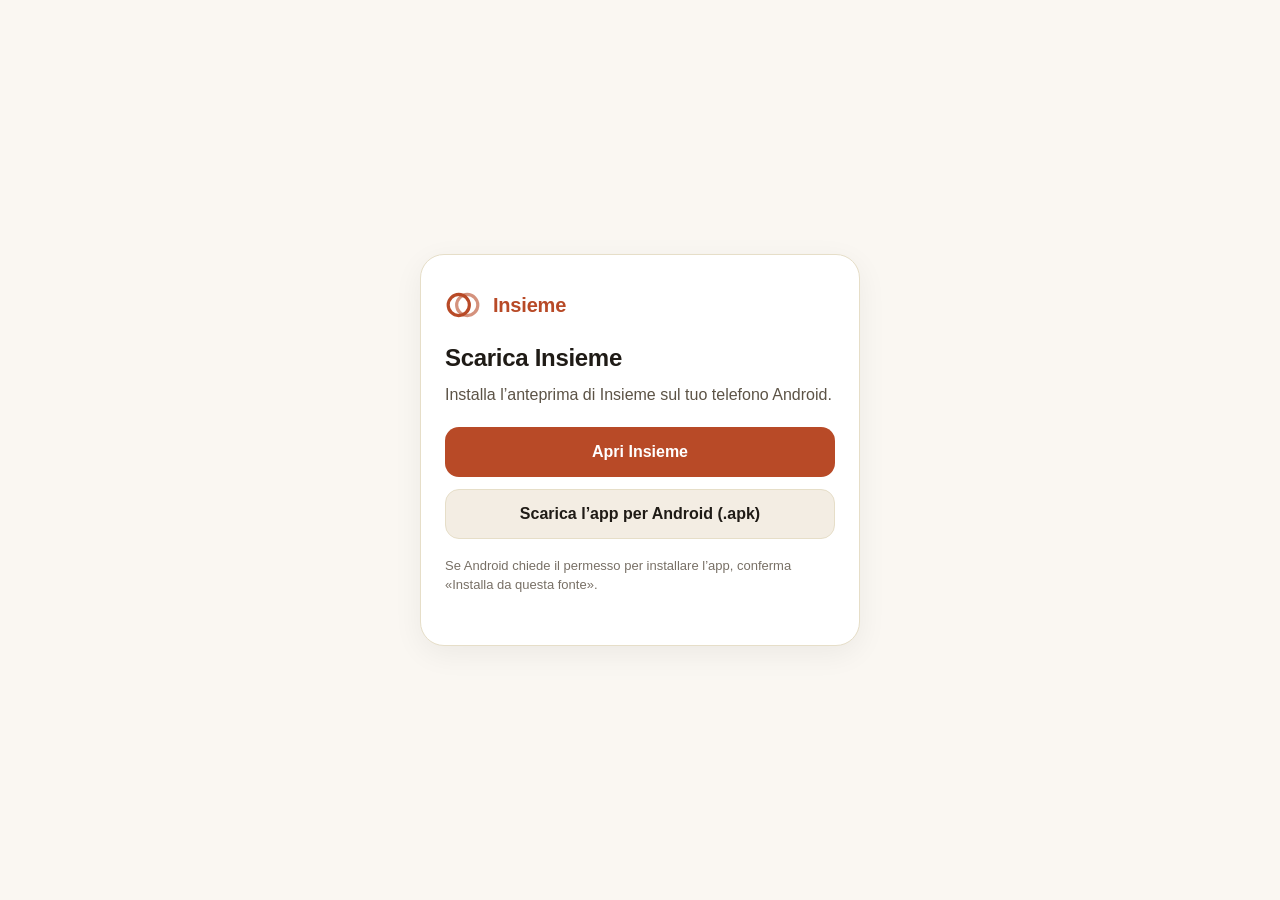
==== index.html @ db4d02ea "chore: publish Insieme invite & preview APK download page" ====
<!doctype html>
<html lang="it">
  <head>
    <meta charset="utf-8" />
    <meta name="viewport" content="width=device-width, initial-scale=1" />
    <meta name="color-scheme" content="light dark" />
    <meta name="robots" content="noindex, nofollow" />
    <title>Insieme · Invito e download</title>
    <style>
      :root {
        color-scheme: light dark;
        --bg: #faf7f2;
        --surface: #ffffff;
        --surface-soft: #f3ede3;
        --border: #e6dec8;
        --text: #1f1b16;
        --text-soft: #5c5346;
        --muted: #787066;
        --accent: #b84a27;
        --accent-fg: #ffffff;
      }
      @media (prefers-color-scheme: dark) {
        :root {
          --bg: #171411;
          --surface: #221e1a;
          --surface-soft: #2c2621;
          --border: #38312a;
          --text: #f5efe6;
          --text-soft: #c9bfb2;
          --muted: #9e9488;
          --accent: #e06d44;
          --accent-fg: #171411;
        }
      }
      * {
        box-sizing: border-box;
      }
      body {
        margin: 0;
        min-height: 100dvh;
        display: flex;
        align-items: center;
        justify-content: center;
        padding: 24px 16px;
        background: var(--bg);
        color: var(--text);
        font-family: -apple-system, BlinkMacSystemFont, "Segoe UI", Roboto, Helvetica, Arial, sans-serif;
        -webkit-font-smoothing: antialiased;
      }
      .card {
        width: 100%;
        max-width: 440px;
        background: var(--surface);
        border: 1px solid var(--border);
        border-radius: 24px;
        padding: 32px 24px;
        box-shadow: 0 8px 30px rgba(0, 0, 0, 0.06);
      }
      .brand {
        display: flex;
        align-items: center;
        gap: 12px;
        margin-bottom: 20px;
      }
      .brand-name {
        font-size: 20px;
        font-weight: 700;
        color: var(--accent);
        letter-spacing: -0.2px;
      }
      h1 {
        margin: 0 0 10px;
        font-size: 24px;
        line-height: 1.25;
        letter-spacing: -0.3px;
      }
      p {
        margin: 0 0 18px;
        font-size: 16px;
        line-height: 1.5;
        color: var(--text-soft);
      }
      .actions {
        display: flex;
        flex-direction: column;
        gap: 12px;
        margin-top: 20px;
      }
      .btn {
        display: inline-flex;
        align-items: center;
        justify-content: center;
        min-height: 50px;
        padding: 12px 20px;
        border-radius: 14px;
        font-size: 16px;
        font-weight: 600;
        text-decoration: none;
        cursor: pointer;
        border: 1.5px solid transparent;
        transition: opacity 0.15s ease, transform 0.1s ease;
        text-align: center;
      }
      .btn:active {
        transform: scale(0.98);
      }
      .btn-primary {
        background: var(--accent);
        color: var(--accent-fg);
      }
      .btn-secondary {
        background: var(--surface-soft);
        color: var(--text);
        border-color: var(--border);
      }
      .code-box {
        margin-top: 22px;
        padding: 16px;
        background: var(--surface-soft);
        border: 1px solid var(--border);
        border-radius: 16px;
      }
      .code-label {
        font-size: 13px;
        color: var(--muted);
        margin-bottom: 8px;
      }
      .code-row {
        display: flex;
        align-items: center;
        justify-content: space-between;
        gap: 10px;
      }
      .code-val {
        font-family: ui-monospace, "SF Mono", Menlo, Consolas, monospace;
        font-size: 13px;
        font-weight: 600;
        word-break: break-all;
        color: var(--text);
      }
      .copy-btn {
        flex-shrink: 0;
        padding: 8px 14px;
        border-radius: 10px;
        border: 1px solid var(--border);
        background: var(--surface);
        color: var(--text);
        font-size: 13px;
        font-weight: 600;
        cursor: pointer;
      }
      .hint {
        margin-top: 18px;
        font-size: 13px;
        line-height: 1.45;
        color: var(--muted);
      }
      .hidden {
        display: none !important;
      }
    </style>
  </head>
  <body>
    <main class="card">
      <div class="brand">
        <svg width="36" height="36" viewBox="0 0 34 34" aria-hidden="true">
          <circle cx="13" cy="17" r="10" fill="none" stroke="var(--accent)" stroke-width="3" />
          <circle cx="21" cy="17" r="10" fill="none" stroke="var(--accent)" stroke-width="3" opacity="0.6" />
        </svg>
        <span class="brand-name">Insieme</span>
      </div>

      <h1 id="title">Ti aspettiamo su Insieme</h1>
      <p id="subtitle">
        Apri l’invito direttamente nell’app Insieme, oppure scarica l’app per Android qui sotto.
      </p>

      <div class="actions">
        <a id="open-app-btn" class="btn btn-primary" href="insieme://">
          Apri l’invito su Insieme
        </a>
        <a
          id="download-apk-btn"
          class="btn btn-secondary"
          href="https://github.com/nealab-ai/insieme-app/releases/latest/download/insieme.apk"
        >
          Scarica l’app per Android (.apk)
        </a>
      </div>

      <div id="code-section" class="code-box hidden">
        <div class="code-label">
          Dopo aver installato l’app, tocca «Ho un invito» e incolla questo codice:
        </div>
        <div class="code-row">
          <span id="code-text" class="code-val"></span>
          <button id="copy-btn" class="copy-btn" type="button">Copia</button>
        </div>
      </div>

      <p class="hint">
        Se Android chiede il permesso per installare l’app, conferma «Installa da questa fonte».
      </p>
    </main>

    <script>
      (function () {
        var params = new URLSearchParams(window.location.search);
        var raw =
          params.get("token") ||
          params.get("t") ||
          window.location.hash.replace(/^#/, "") ||
          window.location.pathname;
        var match = raw.match(/([0-9a-f]{32})/i);
        var token = match ? match[1].toLowerCase() : null;
        var openBtn = document.getElementById("open-app-btn");
        var codeSection = document.getElementById("code-section");
        var codeText = document.getElementById("code-text");
        var copyBtn = document.getElementById("copy-btn");

        if (token) {
          var deepLink = "insieme://invite/" + token;
          openBtn.setAttribute("href", deepLink);
          codeText.textContent = token;
          codeSection.classList.remove("hidden");

          copyBtn.addEventListener("click", function () {
            if (navigator.clipboard && navigator.clipboard.writeText) {
              navigator.clipboard.writeText(token).then(function () {
                copyBtn.textContent = "Copiato ✓";
                setTimeout(function () {
                  copyBtn.textContent = "Copia";
                }, 2000);
              });
            }
          });

          // Try opening the installed app automatically after a brief paint delay.
          setTimeout(function () {
            window.location.href = deepLink;
          }, 250);
        } else {
          document.getElementById("title").textContent = "Scarica Insieme";
          document.getElementById("subtitle").textContent =
            "Installa l’anteprima di Insieme sul tuo telefono Android.";
          openBtn.textContent = "Apri Insieme";
        }
      })();
    </script>
  </body>
</html>
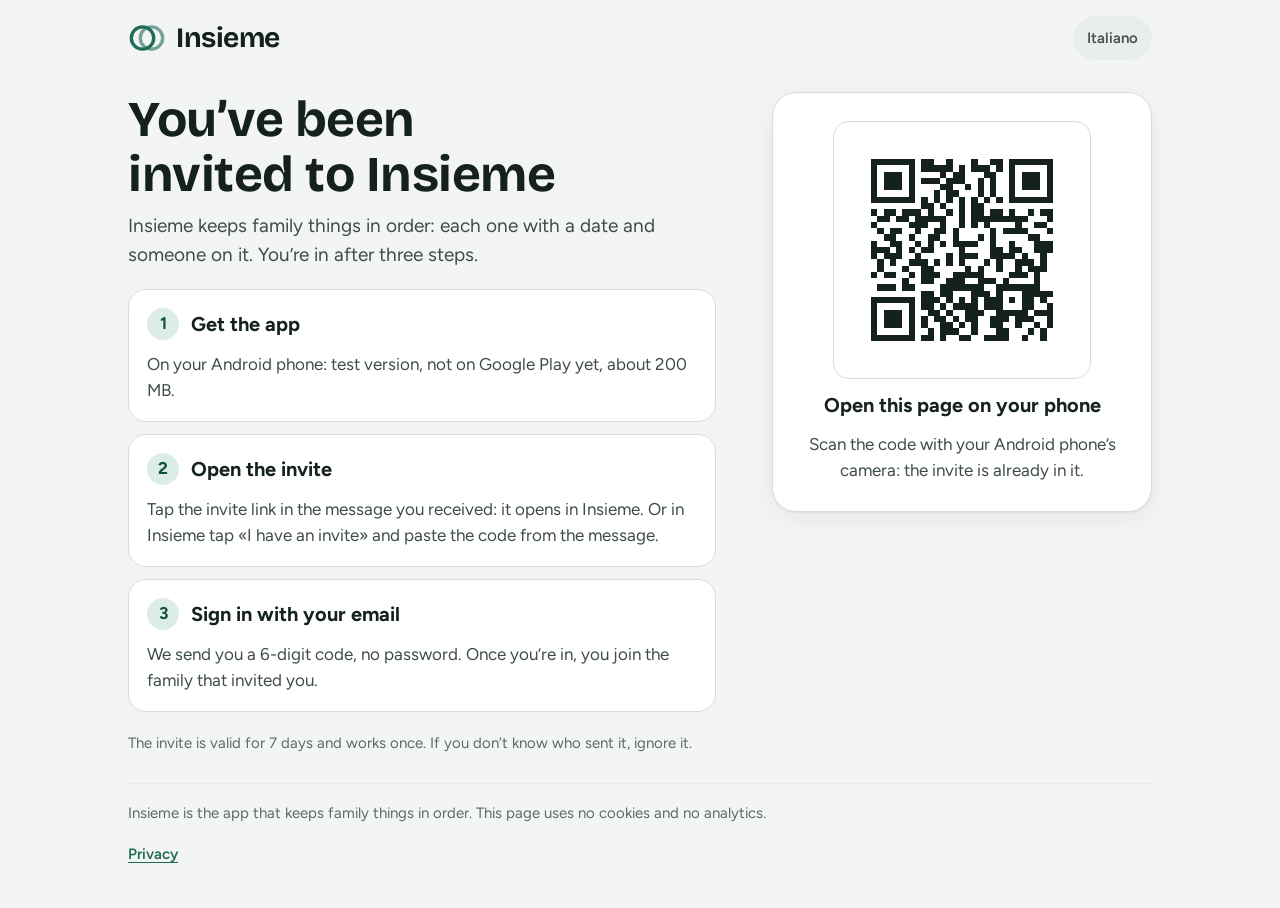
==== commit f2b218ca: "Invite page from insieme@b54e3f6a (scripts/build-invite-landing.mts)" ====
--- a/index.html
+++ b/index.html
@@ -1,251 +1,133 @@
 <!doctype html>
-<html lang="it">
-  <head>
-    <meta charset="utf-8" />
-    <meta name="viewport" content="width=device-width, initial-scale=1" />
-    <meta name="color-scheme" content="light dark" />
-    <meta name="robots" content="noindex, nofollow" />
-    <title>Insieme · Invito e download</title>
-    <style>
-      :root {
-        color-scheme: light dark;
-        --bg: #faf7f2;
-        --surface: #ffffff;
-        --surface-soft: #f3ede3;
-        --border: #e6dec8;
-        --text: #1f1b16;
-        --text-soft: #5c5346;
-        --muted: #787066;
-        --accent: #b84a27;
-        --accent-fg: #ffffff;
-      }
-      @media (prefers-color-scheme: dark) {
-        :root {
-          --bg: #171411;
-          --surface: #221e1a;
-          --surface-soft: #2c2621;
-          --border: #38312a;
-          --text: #f5efe6;
-          --text-soft: #c9bfb2;
-          --muted: #9e9488;
-          --accent: #e06d44;
-          --accent-fg: #171411;
-        }
-      }
-      * {
-        box-sizing: border-box;
-      }
-      body {
-        margin: 0;
-        min-height: 100dvh;
-        display: flex;
-        align-items: center;
-        justify-content: center;
-        padding: 24px 16px;
-        background: var(--bg);
-        color: var(--text);
-        font-family: -apple-system, BlinkMacSystemFont, "Segoe UI", Roboto, Helvetica, Arial, sans-serif;
-        -webkit-font-smoothing: antialiased;
-      }
-      .card {
-        width: 100%;
-        max-width: 440px;
-        background: var(--surface);
-        border: 1px solid var(--border);
-        border-radius: 24px;
-        padding: 32px 24px;
-        box-shadow: 0 8px 30px rgba(0, 0, 0, 0.06);
-      }
-      .brand {
-        display: flex;
-        align-items: center;
-        gap: 12px;
-        margin-bottom: 20px;
-      }
-      .brand-name {
-        font-size: 20px;
-        font-weight: 700;
-        color: var(--accent);
-        letter-spacing: -0.2px;
-      }
-      h1 {
-        margin: 0 0 10px;
-        font-size: 24px;
-        line-height: 1.25;
-        letter-spacing: -0.3px;
-      }
-      p {
-        margin: 0 0 18px;
-        font-size: 16px;
-        line-height: 1.5;
-        color: var(--text-soft);
-      }
-      .actions {
-        display: flex;
-        flex-direction: column;
-        gap: 12px;
-        margin-top: 20px;
-      }
-      .btn {
-        display: inline-flex;
-        align-items: center;
-        justify-content: center;
-        min-height: 50px;
-        padding: 12px 20px;
-        border-radius: 14px;
-        font-size: 16px;
-        font-weight: 600;
-        text-decoration: none;
-        cursor: pointer;
-        border: 1.5px solid transparent;
-        transition: opacity 0.15s ease, transform 0.1s ease;
-        text-align: center;
-      }
-      .btn:active {
-        transform: scale(0.98);
-      }
-      .btn-primary {
-        background: var(--accent);
-        color: var(--accent-fg);
-      }
-      .btn-secondary {
-        background: var(--surface-soft);
-        color: var(--text);
-        border-color: var(--border);
-      }
-      .code-box {
-        margin-top: 22px;
-        padding: 16px;
-        background: var(--surface-soft);
-        border: 1px solid var(--border);
-        border-radius: 16px;
-      }
-      .code-label {
-        font-size: 13px;
-        color: var(--muted);
-        margin-bottom: 8px;
-      }
-      .code-row {
-        display: flex;
-        align-items: center;
-        justify-content: space-between;
-        gap: 10px;
-      }
-      .code-val {
-        font-family: ui-monospace, "SF Mono", Menlo, Consolas, monospace;
-        font-size: 13px;
-        font-weight: 600;
-        word-break: break-all;
-        color: var(--text);
-      }
-      .copy-btn {
-        flex-shrink: 0;
-        padding: 8px 14px;
-        border-radius: 10px;
-        border: 1px solid var(--border);
-        background: var(--surface);
-        color: var(--text);
-        font-size: 13px;
-        font-weight: 600;
-        cursor: pointer;
-      }
-      .hint {
-        margin-top: 18px;
-        font-size: 13px;
-        line-height: 1.45;
-        color: var(--muted);
-      }
-      .hidden {
-        display: none !important;
-      }
-    </style>
-  </head>
-  <body>
-    <main class="card">
-      <div class="brand">
-        <svg width="36" height="36" viewBox="0 0 34 34" aria-hidden="true">
-          <circle cx="13" cy="17" r="10" fill="none" stroke="var(--accent)" stroke-width="3" />
-          <circle cx="21" cy="17" r="10" fill="none" stroke="var(--accent)" stroke-width="3" opacity="0.6" />
-        </svg>
-        <span class="brand-name">Insieme</span>
+<html lang="it" data-os="android" data-token="no">
+<head>
+<meta charset="utf-8">
+<meta name="viewport" content="width=device-width, initial-scale=1, viewport-fit=cover">
+<meta http-equiv="Content-Security-Policy" content="default-src 'none'; script-src 'self'; style-src 'self'; img-src 'self'; font-src 'self'; connect-src 'none'; base-uri 'self'; form-action 'none'">
+<meta name="referrer" content="no-referrer">
+<meta name="robots" content="noindex, nofollow">
+<title>Ti hanno invitato su Insieme</title>
+<meta name="description" content="Insieme tiene in ordine le cose di famiglia: ognuna con una data e chi se ne occupa. Apri il link per entrare in famiglia.">
+<meta name="color-scheme" content="light dark">
+<meta name="theme-color" content="#F3F5F4" media="(prefers-color-scheme: light)">
+<meta name="theme-color" content="#101815" media="(prefers-color-scheme: dark)">
+<link rel="icon" href="icon.svg" type="image/svg+xml">
+<link rel="icon" href="icon-32.png" type="image/png" sizes="32x32">
+<link rel="apple-touch-icon" href="apple-touch-icon.png">
+<link rel="preload" href="fonts/figtree-400.woff2" as="font" type="font/woff2" crossorigin>
+<link rel="preload" href="fonts/bricolage-grotesque-700.woff2" as="font" type="font/woff2" crossorigin>
+<link rel="stylesheet" href="invite.css">
+<link rel="canonical" href="https://nealab-ai.github.io/insieme-app/">
+<!-- The link preview is the same for every invite: never a family name, an inviter or the invite code here. -->
+<meta property="og:type" content="website">
+<meta property="og:site_name" content="Insieme">
+<meta property="og:locale" content="it_IT">
+<meta property="og:locale:alternate" content="en_GB">
+<meta property="og:url" content="https://nealab-ai.github.io/insieme-app/">
+<meta property="og:title" content="Ti hanno invitato su Insieme">
+<meta property="og:description" content="Insieme tiene in ordine le cose di famiglia: ognuna con una data e chi se ne occupa. Apri il link per entrare in famiglia.">
+<meta property="og:image" content="https://nealab-ai.github.io/insieme-app/og.png">
+<meta property="og:image:type" content="image/png">
+<meta property="og:image:width" content="1200">
+<meta property="og:image:height" content="630">
+<meta property="og:image:alt" content="Insieme: ti hanno invitato. Le cose di famiglia in un posto solo, ognuna con chi se ne occupa.">
+<meta name="twitter:card" content="summary_large_image">
+<meta name="twitter:title" content="Ti hanno invitato su Insieme">
+<meta name="twitter:description" content="Insieme tiene in ordine le cose di famiglia: ognuna con una data e chi se ne occupa. Apri il link per entrare in famiglia.">
+<meta name="twitter:image" content="https://nealab-ai.github.io/insieme-app/og.png">
+<script src="qr.js" defer></script>
+<script src="invite.js" defer></script>
+</head>
+<body>
+<header class="top">
+  <span class="brand">
+    <svg class="brand-mark" width="32" height="32" viewBox="0 0 34 34" aria-hidden="true"><circle cx="13" cy="17" r="10"/><circle cx="21" cy="17" r="10" class="ring-b"/></svg>
+    Insieme
+  </span>
+  <button class="lang" id="lang" type="button" lang="en" data-i18n="langSwitch">English</button>
+</header>
+
+<div class="layout">
+<main class="main" id="main">
+  <svg class="hero-art" viewBox="0 0 350 150" width="350" height="150" aria-hidden="true">
+    <rect class="a-bg" x="0" y="0" width="350" height="150" rx="24"/>
+    <circle class="a-blob" cx="300" cy="22" r="46"/><circle class="a-blob" cx="40" cy="138" r="38"/>
+    <circle class="a-p1" cx="58" cy="62" r="26"/><circle class="a-head" cx="58" cy="55" r="8"/><path class="a-head" d="M44 76c2-9 8-13 14-13s12 4 14 13"/>
+    <circle class="a-p2" cx="98" cy="62" r="26"/><circle class="a-head" cx="98" cy="55" r="8"/><path class="a-head" d="M84 76c2-9 8-13 14-13s12 4 14 13"/>
+    <circle class="a-p3" cx="138" cy="62" r="26"/><circle class="a-head" cx="138" cy="56" r="7"/><path class="a-head" d="M126 76c2-8 7-11 12-11s10 3 12 11"/>
+    <circle class="a-you" cx="178" cy="62" r="24"/><path class="a-plus" d="M178 52v20M168 62h20"/>
+    <rect class="a-card" x="222" y="40" width="108" height="34" rx="10"/><rect class="a-school" x="230" y="48" width="18" height="18" rx="5"/>
+    <rect class="a-line" x="254" y="51" width="44" height="6" rx="3"/><rect class="a-line2" x="254" y="61" width="28" height="5" rx="2.5"/><circle class="a-dot2" cx="316" cy="57" r="8"/>
+    <rect class="a-card" x="222" y="82" width="108" height="34" rx="10"/><rect class="a-home" x="230" y="90" width="18" height="18" rx="5"/>
+    <rect class="a-line" x="254" y="93" width="38" height="6" rx="3"/><rect class="a-line2" x="254" y="103" width="30" height="5" rx="2.5"/><circle class="a-dot1" cx="316" cy="99" r="8"/>
+    <path class="a-ground" d="M40 112h170"/>
+  </svg>
+
+  <div class="intro">
+    <h1 data-i18n="title">Ti hanno invitato su Insieme</h1>
+    <p class="lead" data-i18n="lead">Insieme tiene in ordine le cose di famiglia: ognuna con una data e chi se ne occupa. Entri in tre passi.</p>
+  </div>
+
+  <section class="card ios only-ios" aria-labelledby="ios-title">
+    <span class="ios-icon" aria-hidden="true"><svg width="24" height="24" viewBox="0 0 24 24"><rect x="6" y="2.5" width="12" height="19" rx="2.5"/><path d="M10.5 18.5h3"/></svg></span>
+    <h2 id="ios-title" data-i18n="iosTitle">Per iPhone arriva presto</h2>
+    <p data-i18n="iosBody">Per ora Insieme c'è solo per Android, in versione di prova. L'app per iPhone e iPad è in preparazione: quando sarà pronta, chiedi a chi ti ha invitato un nuovo invito.</p>
+    <p data-i18n="iosAndroid">Hai anche un telefono Android? Apri questo link lì e segui i tre passi.</p>
+  </section>
+
+  <ol class="steps not-ios">
+    <li class="card step">
+      <div class="step-head"><span class="step-n" aria-hidden="true">1</span><h2 data-i18n="s1Title">Scarica l'app</h2></div>
+      <p class="not-desktop" data-i18n="s1Body">Versione di prova per Android, non ancora su Google Play.</p>
+      <p class="only-desktop" data-i18n="desktopS1">Sul telefono Android: versione di prova, non ancora su Google Play, circa 200 MB.</p>
+      <a class="btn btn--primary not-desktop" id="apk" href="https://github.com/nealab-ai/insieme-app/releases/latest/download/insieme.apk">
+        <svg width="22" height="22" viewBox="0 0 24 24" aria-hidden="true"><path d="M12 4v11M7 10.5l5 5 5-5M5 19.5h14"/></svg>
+        <span data-i18n="s1Button">Scarica per Android</span>
+      </a>
+      <p class="size not-desktop" data-i18n="s1Size">File APK · circa 200 MB</p>
+      <details class="how not-desktop">
+        <summary><span data-i18n="howTitle">Come si installa</span><svg width="20" height="20" viewBox="0 0 24 24" aria-hidden="true"><path d="M6 9l6 6 6-6"/></svg></summary>
+        <ol>
+          <li data-i18n="how1">Apri il file scaricato (insieme.apk) dalla notifica o da Download.</li>
+          <li data-i18n="how2">Se Android lo chiede, consenti al browser di installare app sconosciute: «Impostazioni», poi «Consenti da questa fonte».</li>
+          <li data-i18n="how3">Tocca «Installa», poi torna qui per il passo 2.</li>
+        </ol>
+      </details>
+    </li>
+    <li class="card step">
+      <div class="step-head"><span class="step-n" aria-hidden="true">2</span><h2 data-i18n="s2Title">Apri l'invito</h2></div>
+      <div class="only-token stack">
+        <p class="not-desktop" data-i18n="s2Body">Con l'app installata, tocca qui: l'invito si apre in Insieme.</p>
+        <a class="btn btn--tonal not-desktop" id="open" href="insieme://invite/"><span data-i18n="s2Button">Apri l'invito in Insieme</span></a>
+        <p class="fallback" data-i18n="s2Fallback">Non si apre? In Insieme tocca «Ho un invito» e incolla questo codice:</p>
+        <code class="code" id="code" aria-label="Codice di invito" data-i18n-label="codeLabel"></code>
+        <button class="btn btn--outline" id="copy" type="button">
+          <svg width="20" height="20" viewBox="0 0 24 24" aria-hidden="true"><rect x="8.5" y="8.5" width="11" height="11" rx="2.5"/><path d="M15.5 5.5v-.5a2 2 0 0 0-2-2h-8.5a2 2 0 0 0-2 2v8.5a2 2 0 0 0 2 2h.5"/></svg>
+          <span id="copy-label" data-i18n="copy">Copia il codice</span>
+        </button>
+        <span class="hidden" id="copied" data-i18n="copied">Codice copiato</span>
       </div>
+      <p class="only-notoken" data-i18n="s2NoToken">Tocca il link d'invito nel messaggio che hai ricevuto: si apre in Insieme. Oppure in Insieme tocca «Ho un invito» e incolla il codice del messaggio.</p>
+    </li>
+    <li class="card step">
+      <div class="step-head"><span class="step-n" aria-hidden="true">3</span><h2 data-i18n="s3Title">Entra con la tua email</h2></div>
+      <p data-i18n="s3Body">Ti mandiamo un codice di 6 cifre, niente password. Dopo l'accesso entri nella famiglia che ti ha invitato.</p>
+    </li>
+  </ol>
 
-      <h1 id="title">Ti aspettiamo su Insieme</h1>
-      <p id="subtitle">
-        Apri l’invito direttamente nell’app Insieme, oppure scarica l’app per Android qui sotto.
-      </p>
+  <p class="note" data-i18n="note">L'invito vale 7 giorni e funziona una sola volta. Se non conosci chi te l'ha mandato, ignoralo.</p>
+</main>
 
-      <div class="actions">
-        <a id="open-app-btn" class="btn btn-primary" href="insieme://">
-          Apri l’invito su Insieme
-        </a>
-        <a
-          id="download-apk-btn"
-          class="btn btn-secondary"
-          href="https://github.com/nealab-ai/insieme-app/releases/latest/download/insieme.apk"
-        >
-          Scarica l’app per Android (.apk)
-        </a>
-      </div>
+<aside class="card qr only-desktop" aria-labelledby="qr-title">
+  <div class="qr-box"><svg id="qr" viewBox="0 0 45 45" width="232" height="232" role="img" aria-label="Codice QR di questa pagina" data-i18n-label="qrLabel"></svg></div>
+  <h2 id="qr-title" data-i18n="qrTitle">Apri questa pagina sul telefono</h2>
+  <p data-i18n="qrBody">Inquadra il codice con la fotocamera del telefono Android: l'invito è già dentro.</p>
+</aside>
+</div>
 
-      <div id="code-section" class="code-box hidden">
-        <div class="code-label">
-          Dopo aver installato l’app, tocca «Ho un invito» e incolla questo codice:
-        </div>
-        <div class="code-row">
-          <span id="code-text" class="code-val"></span>
-          <button id="copy-btn" class="copy-btn" type="button">Copia</button>
-        </div>
-      </div>
-
-      <p class="hint">
-        Se Android chiede il permesso per installare l’app, conferma «Installa da questa fonte».
-      </p>
-    </main>
-
-    <script>
-      (function () {
-        var params = new URLSearchParams(window.location.search);
-        var raw =
-          params.get("token") ||
-          params.get("t") ||
-          window.location.hash.replace(/^#/, "") ||
-          window.location.pathname;
-        var match = raw.match(/([0-9a-f]{32})/i);
-        var token = match ? match[1].toLowerCase() : null;
-        var openBtn = document.getElementById("open-app-btn");
-        var codeSection = document.getElementById("code-section");
-        var codeText = document.getElementById("code-text");
-        var copyBtn = document.getElementById("copy-btn");
-
-        if (token) {
-          var deepLink = "insieme://invite/" + token;
-          openBtn.setAttribute("href", deepLink);
-          codeText.textContent = token;
-          codeSection.classList.remove("hidden");
-
-          copyBtn.addEventListener("click", function () {
-            if (navigator.clipboard && navigator.clipboard.writeText) {
-              navigator.clipboard.writeText(token).then(function () {
-                copyBtn.textContent = "Copiato ✓";
-                setTimeout(function () {
-                  copyBtn.textContent = "Copia";
-                }, 2000);
-              });
-            }
-          });
-
-          // Try opening the installed app automatically after a brief paint delay.
-          setTimeout(function () {
-            window.location.href = deepLink;
-          }, 250);
-        } else {
-          document.getElementById("title").textContent = "Scarica Insieme";
-          document.getElementById("subtitle").textContent =
-            "Installa l’anteprima di Insieme sul tuo telefono Android.";
-          openBtn.textContent = "Apri Insieme";
-        }
-      })();
-    </script>
-  </body>
+<footer class="foot">
+  <p data-i18n="trust">Insieme è l'app che tiene in ordine le cose di famiglia. Questa pagina non usa cookie né statistiche.</p>
+  <a id="privacy" href="https://insieme.app/privacy/" data-href-en="https://insieme.app/en/privacy/" data-i18n="privacy">Privacy</a>
+</footer>
+</body>
 </html>
--- a/invite.css
+++ b/invite.css
@@ -0,0 +1,137 @@
+/* Invite page (design_system/app/LandingInvite.dc.html). Tokens are the app's (app/lib/tokens.ts), like the mock.
+   Self-hosted fonts, no third-party request. Sizes in rem so 200% text doubles them; nothing has a fixed height. */
+@font-face { font-family: 'Figtree'; font-weight: 400; font-style: normal; font-display: swap; src: url('fonts/figtree-400.woff2') format('woff2'); }
+@font-face { font-family: 'Figtree'; font-weight: 600; font-style: normal; font-display: swap; src: url('fonts/figtree-600.woff2') format('woff2'); }
+@font-face { font-family: 'Figtree'; font-weight: 700; font-style: normal; font-display: swap; src: url('fonts/figtree-700.woff2') format('woff2'); }
+@font-face { font-family: 'Bricolage Grotesque'; font-weight: 700; font-style: normal; font-display: swap; src: url('fonts/bricolage-grotesque-700.woff2') format('woff2'); }
+
+:root {
+  color-scheme: light dark;
+  --bg: #F3F5F4; --surface: #FFFFFF; --text: #14211D; --muted: #5A6B65; --text-soft: #3D4C47;
+  --border: #D5DDD9; --divider: #E5EBE8; --accent: #1E6B58; --on-accent: #FFFFFF; --accent-fill: #1E6B58; --on-accent-fill: #FFFFFF;
+  --accent-soft: #DCEDE7; --on-accent-soft: #14503F; --chip: #E9EEEC; --on-chip: #45524D;
+  --school-bg: #E3ECFB; --home: #8A4B0A; --home-bg: #FBEEDB;
+  --shadow: 0 1px 2px rgba(20, 33, 29, .06), 0 8px 24px rgba(20, 33, 29, .06);
+  --font-head: 'Bricolage Grotesque', Figtree, system-ui, sans-serif;
+  --font-body: Figtree, system-ui, -apple-system, 'Segoe UI', sans-serif;
+  --gutter: 20px;
+}
+@media (prefers-color-scheme: dark) {
+  :root {
+    --bg: #101815; --surface: #18231F; --text: #EAF0ED; --muted: #A3B3AD; --text-soft: #C3D0CB;
+    --border: #2A3833; --divider: #24302C; --accent: #5FC4A6; --on-accent: #0E1B17; --accent-fill: #2A7360; --on-accent-fill: #F2F7F5;
+    --accent-soft: #264238; --on-accent-soft: #9ADBC6; --chip: #2B3B35; --on-chip: #C3D0CB;
+    --school-bg: #1C2B47; --home: #F0C27A; --home-bg: #3A2A12;
+    --shadow: 0 1px 2px rgba(0, 0, 0, .3), 0 8px 24px rgba(0, 0, 0, .25);
+  }
+}
+
+*, *::before, *::after { box-sizing: border-box; }
+html { -webkit-text-size-adjust: 100%; }
+@media (prefers-reduced-motion: reduce) { *, *::before, *::after { animation: none !important; transition: none !important; } }
+body {
+  margin: 0; background: var(--bg); color: var(--text); font: 400 1rem/1.5 var(--font-body);
+  padding: env(safe-area-inset-top) env(safe-area-inset-right) env(safe-area-inset-bottom) env(safe-area-inset-left);
+  overflow-wrap: break-word;
+}
+h1, h2, p { margin: 0; }
+h1 { font: 700 2.125rem/1.12 var(--font-head); letter-spacing: -0.01em; text-wrap: balance; }
+h2 { font-size: 1.25rem; line-height: 1.25; font-weight: 700; }
+a { color: var(--accent); text-underline-offset: 3px; }
+:focus-visible { outline: 3px solid var(--accent); outline-offset: 3px; border-radius: 6px; }
+svg { display: block; }
+.hidden { display: none; }
+
+/* States: set on <html> by invite.js (data-os: android | ios | desktop; data-token: yes | no). Without script: Android, no code. */
+html[data-os="ios"] .not-ios, html:not([data-os="ios"]) .only-ios,
+html[data-os="desktop"] .not-desktop, html:not([data-os="desktop"]) .only-desktop,
+html[data-token="no"] .only-token, html[data-token="yes"] .only-notoken { display: none; }
+
+.top { display: flex; flex-wrap: wrap; align-items: center; justify-content: space-between; gap: 12px; min-height: 64px; padding: 8px var(--gutter); max-width: 1120px; margin: 0 auto; }
+.brand { display: inline-flex; align-items: center; gap: 10px; font: 700 1.5rem/1 var(--font-head); letter-spacing: -0.015em; }
+.brand-mark { width: 2rem; height: 2rem; flex: none; fill: none; stroke: var(--accent); stroke-width: 3; }
+.brand-mark .ring-b { opacity: .6; }
+.lang { min-height: 44px; padding: 0 14px; border: 0; border-radius: 999px; background: var(--chip); color: var(--on-chip); font: 600 .9375rem/1.2 var(--font-body); cursor: pointer; }
+
+.layout { max-width: 1120px; margin: 0 auto; padding: 4px var(--gutter) 28px; }
+.main { display: flex; flex-direction: column; gap: 20px; }
+.intro { display: flex; flex-direction: column; gap: 10px; }
+.lead { font-size: 1.125rem; color: var(--text-soft); }
+
+.hero-art { width: 100%; height: auto; max-width: 480px; }
+.a-bg { fill: var(--accent-soft); }
+.a-blob { fill: var(--accent); opacity: .08; }
+.a-p1, .a-p2, .a-p3 { stroke: var(--accent-soft); stroke-width: 4; }
+.a-p1, .a-dot1 { fill: #1E6B58; }
+.a-p2, .a-dot2 { fill: #3B5BA9; }
+.a-p3 { fill: #B4562A; }
+.a-head { fill: #FFFFFF; }
+.a-you { fill: var(--surface); stroke: var(--accent); stroke-width: 2.5; stroke-dasharray: 5 5; }
+.a-plus { stroke: var(--accent); stroke-width: 3; stroke-linecap: round; fill: none; }
+.a-card { fill: var(--surface); }
+.a-school { fill: var(--school-bg); }
+.a-home { fill: var(--home-bg); }
+.a-line { fill: var(--text-soft); opacity: .55; }
+.a-line2 { fill: var(--muted); opacity: .45; }
+.a-ground { stroke: var(--accent); stroke-width: 2; stroke-linecap: round; opacity: .25; }
+
+.card { background: var(--surface); border: 1px solid var(--border); border-radius: 18px; padding: 18px; }
+.steps { list-style: none; margin: 0; padding: 0; display: flex; flex-direction: column; gap: 12px; }
+.step, .stack { display: flex; flex-direction: column; gap: 12px; }
+.step p, .ios p { color: var(--text-soft); }
+.step-head { display: flex; align-items: center; gap: 12px; }
+.step-n { width: 2rem; height: 2rem; flex: none; border-radius: 999px; background: var(--accent-soft); color: var(--on-accent-soft); font-weight: 700; display: inline-flex; align-items: center; justify-content: center; }
+
+.btn { display: flex; align-items: center; justify-content: center; gap: 10px; min-height: 52px; padding: 12px 18px; border-radius: 14px; font: 600 1.0625rem/1.25 var(--font-body); text-align: center; text-decoration: none; cursor: pointer; border: 0; width: 100%; }
+.btn svg { flex: none; fill: none; stroke: currentColor; stroke-width: 2.2; stroke-linecap: round; stroke-linejoin: round; }
+.btn:active { transform: scale(.98); }
+.btn--primary { background: var(--accent-fill); color: var(--on-accent-fill); }
+.btn--tonal { background: var(--accent-soft); color: var(--on-accent-soft); }
+.btn--outline { min-height: 48px; background: transparent; color: var(--text); border: 1.5px solid var(--border); }
+.btn--outline svg { stroke-width: 2; }
+.size { font-size: .9375rem; color: var(--muted); text-align: center; }
+.fallback { margin-top: 4px; font-size: .9375rem; }
+.code { display: block; font: 1.0625rem/1.4 ui-monospace, Menlo, Consolas, monospace; letter-spacing: .5px; text-align: center; background: var(--bg); border: 1px solid var(--border); border-radius: 12px; padding: 12px; word-break: break-all; user-select: all; -webkit-user-select: all; }
+
+.how { border-top: 1px solid var(--divider); padding-top: 4px; }
+.how summary { min-height: 44px; display: flex; align-items: center; justify-content: space-between; gap: 8px; font-weight: 600; color: var(--accent); cursor: pointer; list-style: none; }
+.how summary::-webkit-details-marker { display: none; }
+.how summary svg { flex: none; fill: none; stroke: currentColor; stroke-width: 2.2; stroke-linecap: round; stroke-linejoin: round; transition: transform .2s; }
+.how[open] summary svg { transform: rotate(180deg); }
+.how ol { margin: 4px 0 6px; padding-left: 1.4em; color: var(--text-soft); display: flex; flex-direction: column; gap: 6px; }
+
+.ios { display: flex; flex-direction: column; gap: 10px; }
+.ios-icon { width: 44px; height: 44px; border-radius: 12px; background: var(--home-bg); color: var(--home); display: inline-flex; align-items: center; justify-content: center; }
+.ios-icon svg { fill: none; stroke: currentColor; stroke-width: 2; stroke-linecap: round; stroke-linejoin: round; }
+
+.note { font-size: .9375rem; color: var(--muted); }
+
+.qr { display: flex; flex-direction: column; align-items: center; gap: 14px; text-align: center; padding: 28px; border-radius: 24px; box-shadow: var(--shadow); }
+.qr p { color: var(--text-soft); }
+.qr-box { background: #FFFFFF; border: 1px solid var(--border); border-radius: 16px; padding: 12px; }
+.qr-box svg { width: 232px; height: 232px; max-width: 100%; }
+
+.foot { width: calc(100% - 2 * var(--gutter)); max-width: calc(1120px - 2 * var(--gutter)); margin: 0 auto; padding: 18px 0 32px; border-top: 1px solid var(--divider); display: flex; flex-direction: column; gap: 8px; font-size: .9375rem; color: var(--muted); }
+.foot a { min-height: 44px; display: inline-flex; align-items: center; align-self: flex-start; font-weight: 600; }
+
+@media (min-width: 640px) {
+  :root { --gutter: 32px; }
+  .main { max-width: 600px; }
+}
+/* Computer: steps on the left, the QR code of this page on the right. */
+html[data-os="desktop"] .hero-art { display: none; }
+@media (min-width: 900px) {
+  :root { --gutter: 48px; }
+  .top { min-height: 76px; }
+  .brand { font-size: 1.75rem; }
+  .brand-mark { width: 2.375rem; height: 2.375rem; }
+  html[data-os="desktop"] .layout { display: grid; grid-template-columns: minmax(0, 1fr) 380px; gap: 56px; align-items: start; padding-top: 16px; }
+  html[data-os="desktop"] .main { max-width: none; }
+  html[data-os="desktop"] h1 { font-size: 3.125rem; line-height: 1.1; }
+  html[data-os="desktop"] .lead { font-size: 1.1875rem; max-width: 34em; }
+  html[data-os="desktop"] body { font-size: 1.0625rem; }
+  .qr { position: sticky; top: 24px; }
+}
+html[data-os="desktop"] .code { text-align: left; align-self: flex-start; }
+html[data-os="desktop"] #copy { width: auto; align-self: flex-start; }
+@media (max-width: 899px) { .qr { margin-top: 20px; } }
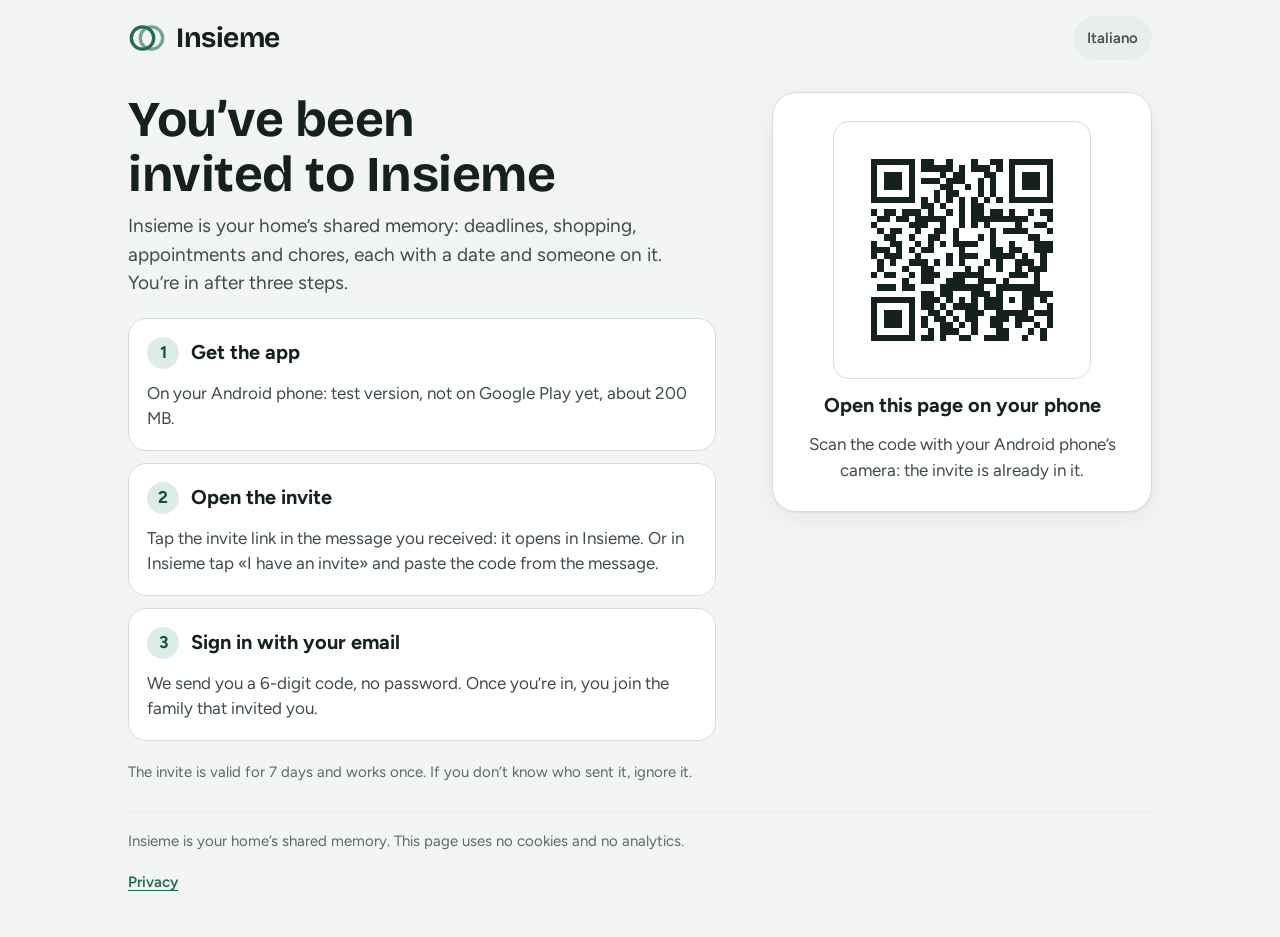
==== commit b130d319: "Invite page from insieme@537b5792 (scripts/build-invite-landing.mts)" ====
--- a/index.html
+++ b/index.html
@@ -7,7 +7,7 @@
 <meta name="referrer" content="no-referrer">
 <meta name="robots" content="noindex, nofollow">
 <title>Ti hanno invitato su Insieme</title>
-<meta name="description" content="Insieme tiene in ordine le cose di famiglia: ognuna con una data e chi se ne occupa. Apri il link per entrare in famiglia.">
+<meta name="description" content="Insieme è la memoria condivisa della casa: scadenze, spesa, visite e turni, ognuno con una data e chi se ne occupa. Apri il link per entrare in famiglia.">
 <meta name="color-scheme" content="light dark">
 <meta name="theme-color" content="#F3F5F4" media="(prefers-color-scheme: light)">
 <meta name="theme-color" content="#101815" media="(prefers-color-scheme: dark)">
@@ -25,15 +25,15 @@
 <meta property="og:locale:alternate" content="en_GB">
 <meta property="og:url" content="https://nealab-ai.github.io/insieme-app/">
 <meta property="og:title" content="Ti hanno invitato su Insieme">
-<meta property="og:description" content="Insieme tiene in ordine le cose di famiglia: ognuna con una data e chi se ne occupa. Apri il link per entrare in famiglia.">
+<meta property="og:description" content="Insieme è la memoria condivisa della casa: scadenze, spesa, visite e turni, ognuno con una data e chi se ne occupa. Apri il link per entrare in famiglia.">
 <meta property="og:image" content="https://nealab-ai.github.io/insieme-app/og.png">
 <meta property="og:image:type" content="image/png">
 <meta property="og:image:width" content="1200">
 <meta property="og:image:height" content="630">
-<meta property="og:image:alt" content="Insieme: ti hanno invitato. Le cose di famiglia in un posto solo, ognuna con chi se ne occupa.">
+<meta property="og:image:alt" content="Insieme: ti hanno invitato. La memoria condivisa della casa: scadenze, spesa, visite e turni, ognuno con chi se ne occupa.">
 <meta name="twitter:card" content="summary_large_image">
 <meta name="twitter:title" content="Ti hanno invitato su Insieme">
-<meta name="twitter:description" content="Insieme tiene in ordine le cose di famiglia: ognuna con una data e chi se ne occupa. Apri il link per entrare in famiglia.">
+<meta name="twitter:description" content="Insieme è la memoria condivisa della casa: scadenze, spesa, visite e turni, ognuno con una data e chi se ne occupa. Apri il link per entrare in famiglia.">
 <meta name="twitter:image" content="https://nealab-ai.github.io/insieme-app/og.png">
 <script src="qr.js" defer></script>
 <script src="invite.js" defer></script>
@@ -65,7 +65,7 @@
 
   <div class="intro">
     <h1 data-i18n="title">Ti hanno invitato su Insieme</h1>
-    <p class="lead" data-i18n="lead">Insieme tiene in ordine le cose di famiglia: ognuna con una data e chi se ne occupa. Entri in tre passi.</p>
+    <p class="lead" data-i18n="lead">Insieme è la memoria condivisa della casa: scadenze, spesa, visite e turni, ognuno con una data e chi se ne occupa. Entri in tre passi.</p>
   </div>
 
   <section class="card ios only-ios" aria-labelledby="ios-title">
@@ -126,7 +126,7 @@
 </div>
 
 <footer class="foot">
-  <p data-i18n="trust">Insieme è l'app che tiene in ordine le cose di famiglia. Questa pagina non usa cookie né statistiche.</p>
+  <p data-i18n="trust">Insieme è la memoria condivisa della casa. Questa pagina non usa cookie né statistiche.</p>
   <a id="privacy" href="https://insieme.app/privacy/" data-href-en="https://insieme.app/en/privacy/" data-i18n="privacy">Privacy</a>
 </footer>
 </body>
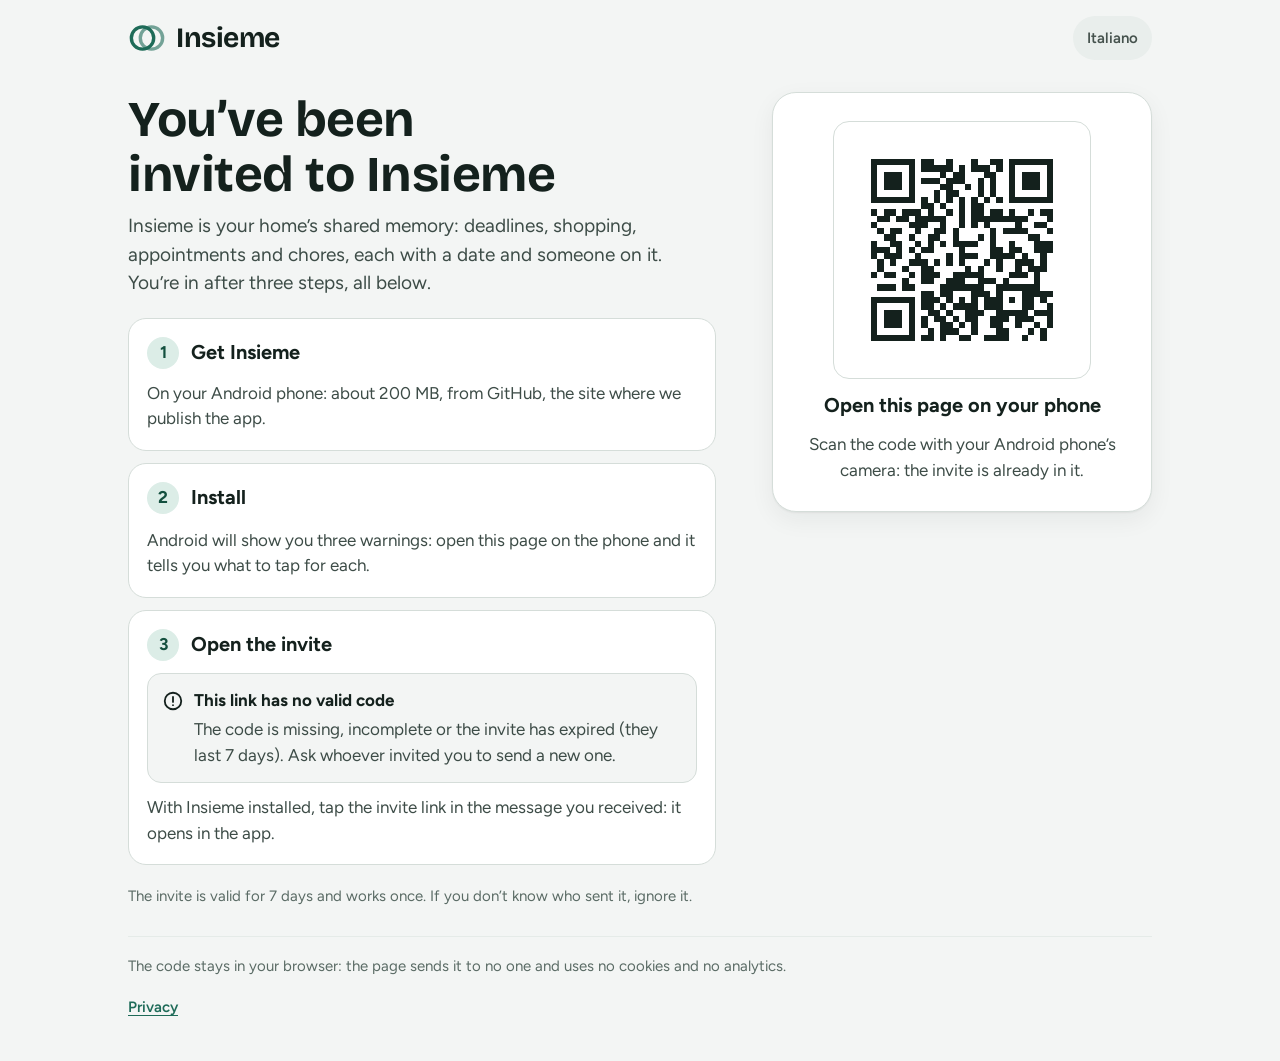
==== commit 3a21fd08: "Invite page from insieme@fe831cb7 (scripts/build-invite-landing.mts)" ====
--- a/index.html
+++ b/index.html
@@ -65,53 +65,92 @@
 
   <div class="intro">
     <h1 data-i18n="title">Ti hanno invitato su Insieme</h1>
-    <p class="lead" data-i18n="lead">Insieme è la memoria condivisa della casa: scadenze, spesa, visite e turni, ognuno con una data e chi se ne occupa. Entri in tre passi.</p>
+    <p class="lead not-ios" data-i18n="lead">Insieme è la memoria condivisa della casa: scadenze, spesa, visite e turni, ognuno con una data e chi se ne occupa. Entri in tre passi, sono tutti qui sotto.</p>
+    <p class="lead only-ios" data-i18n="leadShort">Insieme è la memoria condivisa della casa: scadenze, spesa, visite e turni, ognuno con una data e chi se ne occupa.</p>
+  </div>
+
+  <div class="notice hidden" id="offline" role="status">
+    <svg width="22" height="22" viewBox="0 0 24 24" aria-hidden="true"><path d="M3 3l18 18"/><path d="M2.5 9a15 15 0 0 1 5-3M21.5 9a15 15 0 0 0-8-3.8M5.5 12.5a10 10 0 0 1 3-1.8M18.5 12.5a10 10 0 0 0-3-2M9 16a5 5 0 0 1 6 0"/><path d="M12 19.5h.01"/></svg>
+    <div><strong data-i18n="offTitle">Sei senza connessione</strong><span data-i18n="offBody">Appena torni online puoi scaricare Insieme.</span></div>
   </div>
 
   <section class="card ios only-ios" aria-labelledby="ios-title">
     <span class="ios-icon" aria-hidden="true"><svg width="24" height="24" viewBox="0 0 24 24"><rect x="6" y="2.5" width="12" height="19" rx="2.5"/><path d="M10.5 18.5h3"/></svg></span>
-    <h2 id="ios-title" data-i18n="iosTitle">Per iPhone arriva presto</h2>
-    <p data-i18n="iosBody">Per ora Insieme c'è solo per Android, in versione di prova. L'app per iPhone e iPad è in preparazione: quando sarà pronta, chiedi a chi ti ha invitato un nuovo invito.</p>
+    <h2 id="ios-title" data-i18n="iosTitle">Per ora Insieme è solo per Android</h2>
+    <p data-i18n="iosBody">Ti avvisiamo quando arriva su iPhone: lasciaci la tua email, non serve altro.</p>
+    <a class="btn btn--tonal" id="ios-notify" href="https://insieme.app/#beta" data-href-en="https://insieme.app/en/#beta" data-i18n="iosButton">Avvisami per iPhone</a>
     <p data-i18n="iosAndroid">Hai anche un telefono Android? Apri questo link lì e segui i tre passi.</p>
   </section>
 
   <ol class="steps not-ios">
     <li class="card step">
-      <div class="step-head"><span class="step-n" aria-hidden="true">1</span><h2 data-i18n="s1Title">Scarica l'app</h2></div>
-      <p class="not-desktop" data-i18n="s1Body">Versione di prova per Android, non ancora su Google Play.</p>
-      <p class="only-desktop" data-i18n="desktopS1">Sul telefono Android: versione di prova, non ancora su Google Play, circa 200 MB.</p>
+      <div class="step-head"><span class="step-n" aria-hidden="true">1</span><h2 data-i18n="s1Title">Scarica Insieme</h2></div>
+      <p class="not-desktop" data-i18n="s1Body">Il file è grosso, circa 200 MB: meglio con il Wi-Fi. Lo scarichi da GitHub, il sito dove pubblichiamo l'app.</p>
+      <p class="only-desktop" data-i18n="desktopS1">Sul telefono Android: circa 200 MB, da GitHub, il sito dove pubblichiamo l'app.</p>
       <a class="btn btn--primary not-desktop" id="apk" href="https://github.com/nealab-ai/insieme-app/releases/latest/download/insieme.apk">
         <svg width="22" height="22" viewBox="0 0 24 24" aria-hidden="true"><path d="M12 4v11M7 10.5l5 5 5-5M5 19.5h14"/></svg>
         <span data-i18n="s1Button">Scarica per Android</span>
       </a>
-      <p class="size not-desktop" data-i18n="s1Size">File APK · circa 200 MB</p>
-      <details class="how not-desktop">
-        <summary><span data-i18n="howTitle">Come si installa</span><svg width="20" height="20" viewBox="0 0 24 24" aria-hidden="true"><path d="M6 9l6 6 6-6"/></svg></summary>
-        <ol>
-          <li data-i18n="how1">Apri il file scaricato (insieme.apk) dalla notifica o da Download.</li>
-          <li data-i18n="how2">Se Android lo chiede, consenti al browser di installare app sconosciute: «Impostazioni», poi «Consenti da questa fonte».</li>
-          <li data-i18n="how3">Tocca «Installa», poi torna qui per il passo 2.</li>
-        </ol>
-      </details>
+      <p class="size not-desktop" data-i18n="s1Size">File APK · circa 200 MB · da GitHub</p>
+    </li>
+    <li class="card step step--install">
+      <div class="step-head"><span class="step-n" aria-hidden="true">2</span><h2 data-i18n="s2Title">Installa</h2></div>
+      <p class="only-desktop" data-i18n="desktopS2">Android ti mostrerà tre avvisi: la pagina, aperta sul telefono, ti dice cosa toccare per ognuno.</p>
+      <p class="not-desktop" data-i18n="s2Intro">Android ti farà vedere tre avvisi, nell'ordine in cui compaiono. Sono normali: succede con ogni app che non viene dal Play Store, e Insieme non c'è ancora. Le parole esatte cambiano un po' da un telefono all'altro.</p>
+      <ol class="warns not-desktop">
+        <li class="warn">
+          <span class="warn-when" data-i18n="w1When">Avviso 1 · appena scarichi</span>
+          <p class="warn-shown" data-i18n="w1Shown">Compare: «Questo tipo di file può danneggiare il dispositivo»</p>
+          <p class="warn-tap" data-i18n="w1Tap">Tocca «Scarica comunque»</p>
+          <svg class="dialog" viewBox="0 0 310 120" width="310" height="120" aria-hidden="true"><rect class="d-frame" x="0.75" y="0.75" width="308.5" height="118.5" rx="16"/><circle class="d-ico" cx="30" cy="30" r="10"/><rect class="d-l1" x="52" y="22" width="150" height="8" rx="4"/><rect class="d-l2" x="52" y="38" width="210" height="6" rx="3"/><rect class="d-l2" x="20" y="56" width="250" height="6" rx="3"/><rect class="d-btn" x="30" y="82" width="86" height="22" rx="11"/><rect class="d-ring" x="160" y="80" width="130" height="26" rx="13"/><rect class="d-acc" x="172" y="89" width="106" height="8" rx="4"/><circle class="d-halo" cx="262" cy="104" r="12"/><circle class="d-acc" cx="262" cy="104" r="5"/></svg>
+          <p class="warn-why" data-i18n="w1Why">Compare perché l'app non è ancora sul Play Store. Il file è firmato da noi.</p>
+        </li>
+        <li class="warn">
+          <span class="warn-when" data-i18n="w2When">Avviso 2 · quando apri il file</span>
+          <p class="warn-shown" data-i18n="w2Shown">Compare: «Installa app sconosciute»</p>
+          <p class="warn-tap" data-i18n="w2Tap">Tocca «Impostazioni › Consenti da questa fonte»</p>
+          <svg class="dialog" viewBox="0 0 310 120" width="310" height="120" aria-hidden="true"><rect class="d-frame" x="0.75" y="0.75" width="308.5" height="118.5" rx="16"/><rect class="d-l1" x="20" y="20" width="170" height="8" rx="4"/><rect class="d-l2" x="20" y="36" width="120" height="6" rx="3"/><path class="d-rule" d="M0 56h310"/><rect class="d-l1" x="20" y="76" width="160" height="8" rx="4"/><rect class="d-l2" x="20" y="92" width="110" height="6" rx="3"/><rect class="d-ring" x="214" y="66" width="76" height="44" rx="22"/><rect class="d-acc" x="228" y="78" width="48" height="20" rx="10"/><circle class="d-knob" cx="266" cy="88" r="7"/><circle class="d-halo d-halo--soft" cx="266" cy="88" r="16"/></svg>
+          <p class="warn-why" data-i18n="w2Why">Android chiede il tuo ok perché il file arriva dal browser e non dal Play Store. Poi torna indietro e tocca «Installa».</p>
+        </li>
+        <li class="warn">
+          <span class="warn-when" data-i18n="w3When">Avviso 3 · prima di installare</span>
+          <p class="warn-shown" data-i18n="w3Shown">Compare: «App non sicura» e «Scansiona app»</p>
+          <p class="warn-tap" data-i18n="w3Tap">Tocca «Installa comunque»</p>
+          <svg class="dialog" viewBox="0 0 310 120" width="310" height="120" aria-hidden="true"><rect class="d-frame" x="0.75" y="0.75" width="308.5" height="118.5" rx="16"/><path class="d-ico" d="M30 18l14 5v10c0 8-6 13-14 15-8-2-14-7-14-15V23z" transform="translate(4 4)"/><rect class="d-l1" x="58" y="22" width="150" height="8" rx="4"/><rect class="d-l2" x="58" y="38" width="220" height="6" rx="3"/><rect class="d-btn" x="20" y="58" width="270" height="22" rx="11"/><rect class="d-ring" x="100" y="86" width="110" height="26" rx="13"/><rect class="d-acc" x="116" y="95" width="78" height="8" rx="4"/><circle class="d-halo" cx="190" cy="108" r="12"/><circle class="d-acc" cx="190" cy="108" r="5"/></svg>
+          <p class="warn-why" data-i18n="w3Why">Play Protect non conosce ancora Insieme, perché è nuova. Il file è firmato: è proprio quello che pubblichiamo noi.</p>
+        </li>
+      </ol>
+      <div class="bridge not-desktop">
+        <svg width="22" height="22" viewBox="0 0 24 24" aria-hidden="true"><path d="M12 5v14M6 13l6 6 6-6"/></svg>
+        <p data-i18n="bridge">Dopo l'installazione torna su questa pagina e tocca «Apri l'invito».</p>
+      </div>
     </li>
     <li class="card step">
-      <div class="step-head"><span class="step-n" aria-hidden="true">2</span><h2 data-i18n="s2Title">Apri l'invito</h2></div>
+      <div class="step-head"><span class="step-n" aria-hidden="true">3</span><h2 data-i18n="s3Title">Apri l'invito</h2></div>
       <div class="only-token stack">
-        <p class="not-desktop" data-i18n="s2Body">Con l'app installata, tocca qui: l'invito si apre in Insieme.</p>
-        <a class="btn btn--tonal not-desktop" id="open" href="insieme://invite/"><span data-i18n="s2Button">Apri l'invito in Insieme</span></a>
-        <p class="fallback" data-i18n="s2Fallback">Non si apre? In Insieme tocca «Ho un invito» e incolla questo codice:</p>
+        <p class="not-desktop" data-i18n="s3Body">Con Insieme installato, tocca qui: l'invito si apre nell'app. Poi entri con la tua email, senza password.</p>
+        <a class="btn btn--tonal not-desktop" id="open" href="insieme://invite/"><span data-i18n="s3Button">Apri l'invito in Insieme</span></a>
+        <p class="fallback" data-i18n="s3Fallback">Non si apre? In Insieme tocca «Ho un invito» e scrivi o incolla questo codice:</p>
         <code class="code" id="code" aria-label="Codice di invito" data-i18n-label="codeLabel"></code>
         <button class="btn btn--outline" id="copy" type="button">
-          <svg width="20" height="20" viewBox="0 0 24 24" aria-hidden="true"><rect x="8.5" y="8.5" width="11" height="11" rx="2.5"/><path d="M15.5 5.5v-.5a2 2 0 0 0-2-2h-8.5a2 2 0 0 0-2 2v8.5a2 2 0 0 0 2 2h.5"/></svg>
+          <svg class="i-copy" width="20" height="20" viewBox="0 0 24 24" aria-hidden="true"><rect x="8.5" y="8.5" width="11" height="11" rx="2.5"/><path d="M15.5 5.5v-.5a2 2 0 0 0-2-2h-8.5a2 2 0 0 0-2 2v8.5a2 2 0 0 0 2 2h.5"/></svg>
+          <svg class="i-done" width="20" height="20" viewBox="0 0 24 24" aria-hidden="true"><path d="M5 12.5l5 5L19 7"/></svg>
           <span id="copy-label" data-i18n="copy">Copia il codice</span>
         </button>
         <span class="hidden" id="copied" data-i18n="copied">Codice copiato</span>
+        <p class="copied-hint hidden" id="copied-hint" role="status" data-i18n="copiedLabel">Ora incollalo in Insieme, dove tocchi «Ho un invito».</p>
+        <div class="notice notice--inset hidden" id="copy-fail" role="status">
+          <svg width="22" height="22" viewBox="0 0 24 24" aria-hidden="true"><circle cx="12" cy="12" r="9"/><path d="M12 7.5v5.5"/><path d="M12 16.5h.01"/></svg>
+          <div><strong data-i18n="copyFailTitle">Non riesco a copiarlo da solo</strong><span data-i18n="copyFailBody">Tieni premuto sul codice e scegli «Copia».</span></div>
+        </div>
       </div>
-      <p class="only-notoken" data-i18n="s2NoToken">Tocca il link d'invito nel messaggio che hai ricevuto: si apre in Insieme. Oppure in Insieme tocca «Ho un invito» e incolla il codice del messaggio.</p>
-    </li>
-    <li class="card step">
-      <div class="step-head"><span class="step-n" aria-hidden="true">3</span><h2 data-i18n="s3Title">Entra con la tua email</h2></div>
-      <p data-i18n="s3Body">Ti mandiamo un codice di 6 cifre, niente password. Dopo l'accesso entri nella famiglia che ti ha invitato.</p>
+      <div class="only-notoken stack">
+        <div class="notice notice--inset">
+          <svg width="22" height="22" viewBox="0 0 24 24" aria-hidden="true"><circle cx="12" cy="12" r="9"/><path d="M12 7.5v5.5"/><path d="M12 16.5h.01"/></svg>
+          <div><strong data-i18n="noTokenTitle">Questo link non ha un codice valido</strong><span data-i18n="noTokenBody">Il codice manca, è incompleto o l'invito è scaduto (valgono 7 giorni). Chiedi a chi ti ha invitato di mandartene uno nuovo.</span></div>
+        </div>
+        <p data-i18n="s3NoToken">Con Insieme installato, tocca il link d'invito nel messaggio che hai ricevuto: si apre nell'app.</p>
+      </div>
     </li>
   </ol>
 
@@ -126,7 +165,7 @@
 </div>
 
 <footer class="foot">
-  <p data-i18n="trust">Insieme è la memoria condivisa della casa. Questa pagina non usa cookie né statistiche.</p>
+  <p data-i18n="trust">Il codice resta nel tuo browser: la pagina non lo manda a nessuno e non usa cookie né statistiche.</p>
   <a id="privacy" href="https://insieme.app/privacy/" data-href-en="https://insieme.app/en/privacy/" data-i18n="privacy">Privacy</a>
 </footer>
 </body>
--- a/invite.css
+++ b/invite.css
@@ -91,16 +91,49 @@
 .btn--outline svg { stroke-width: 2; }
 .size { font-size: .9375rem; color: var(--muted); text-align: center; }
 .fallback { margin-top: 4px; font-size: .9375rem; }
-.code { display: block; font: 1.0625rem/1.4 ui-monospace, Menlo, Consolas, monospace; letter-spacing: .5px; text-align: center; background: var(--bg); border: 1px solid var(--border); border-radius: 12px; padding: 12px; word-break: break-all; user-select: all; -webkit-user-select: all; }
+.code { display: block; font: 700 1.375rem/1.5 ui-monospace, Menlo, Consolas, monospace; letter-spacing: 1px; text-align: center; background: var(--bg); border: 1px solid var(--border); border-radius: 12px; padding: 14px 12px; user-select: all; -webkit-user-select: all; }
+/* groups of four, spaced by margin (not by spaces) so a long-press copy gives the bare code */
+.code span { display: inline-block; margin: 0 .3em; }
+.copied-hint { font-size: .9375rem; color: var(--muted); text-align: center; }
+.btn--outline .i-done, .btn--outline.is-copied .i-copy { display: none; }
+.btn--outline.is-copied .i-done { display: block; stroke-width: 2.4; }
+.btn--outline.is-copied { background: var(--accent-soft); color: var(--on-accent-soft); border-color: var(--accent); }
 
-.how { border-top: 1px solid var(--divider); padding-top: 4px; }
-.how summary { min-height: 44px; display: flex; align-items: center; justify-content: space-between; gap: 8px; font-weight: 600; color: var(--accent); cursor: pointer; list-style: none; }
-.how summary::-webkit-details-marker { display: none; }
-.how summary svg { flex: none; fill: none; stroke: currentColor; stroke-width: 2.2; stroke-linecap: round; stroke-linejoin: round; transition: transform .2s; }
-.how[open] summary svg { transform: rotate(180deg); }
-.how ol { margin: 4px 0 6px; padding-left: 1.4em; color: var(--text-soft); display: flex; flex-direction: column; gap: 6px; }
+/* Step 2: the three Android warnings, in the order they appear. Calm, no red: they are expected. */
+.step--install { gap: 14px; }
+.warns { list-style: none; margin: 0; padding: 0; display: flex; flex-direction: column; gap: 14px; }
+.warn { border-top: 1px solid var(--divider); padding-top: 14px; display: flex; flex-direction: column; gap: 10px; }
+.warn-when { align-self: flex-start; padding: 2px 10px; border-radius: 999px; background: var(--chip); color: var(--on-chip); font-weight: 600; font-size: .9375rem; }
+.step .warn-shown { color: var(--muted); font-size: .9375rem; }
+.step .warn-tap { color: var(--text); font-weight: 700; }
+.step .warn-why { font-size: .9375rem; }
+/* a neutral drawing of the kind of dialog: bars for text, a ringed tap point on the control; never an Android screen */
+.dialog { width: 100%; max-width: 420px; height: auto; }
+.d-frame { fill: var(--bg); stroke: var(--border); stroke-width: 1.5; }
+.d-ico { fill: none; stroke: var(--muted); stroke-width: 2; stroke-linejoin: round; }
+.d-l1 { fill: var(--text-soft); opacity: .55; }
+.d-l2 { fill: var(--muted); opacity: .45; }
+.d-btn { fill: var(--divider); }
+.d-rule { stroke: var(--divider); stroke-width: 1.5; }
+.d-ring { fill: none; stroke: var(--accent); stroke-width: 2.5; stroke-dasharray: 5 4; }
+.d-acc { fill: var(--accent); }
+.d-halo { fill: var(--accent); opacity: .25; }
+.d-halo--soft { opacity: .18; }
+.d-knob { fill: #FFFFFF; }
+.bridge { border-top: 1px solid var(--divider); padding-top: 14px; display: flex; gap: 10px; align-items: flex-start; }
+.bridge svg { flex: none; margin-top: 2px; fill: none; stroke: var(--accent); stroke-width: 2.2; stroke-linecap: round; stroke-linejoin: round; }
+.step .bridge p { color: var(--text); font-weight: 700; }
 
-.ios { display: flex; flex-direction: column; gap: 10px; }
+/* Notices (the website's notice pattern): offline, copy not possible, a link without a valid code. */
+.notice { background: var(--surface); border: 1px solid var(--border); border-radius: 14px; padding: 14px; display: flex; gap: 10px; align-items: flex-start; }
+.notice--inset { background: var(--bg); }
+.notice svg { flex: none; margin-top: 2px; fill: none; stroke: currentColor; stroke-width: 2; stroke-linecap: round; stroke-linejoin: round; }
+.notice div { display: flex; flex-direction: column; gap: 4px; min-width: 0; }
+.notice strong { font-weight: 700; }
+.notice span { color: var(--text-soft); }
+.notice.hidden { display: none; }
+
+.ios { display: flex; flex-direction: column; gap: 12px; }
 .ios-icon { width: 44px; height: 44px; border-radius: 12px; background: var(--home-bg); color: var(--home); display: inline-flex; align-items: center; justify-content: center; }
 .ios-icon svg { fill: none; stroke: currentColor; stroke-width: 2; stroke-linecap: round; stroke-linejoin: round; }
 
@@ -132,6 +165,7 @@
   html[data-os="desktop"] body { font-size: 1.0625rem; }
   .qr { position: sticky; top: 24px; }
 }
-html[data-os="desktop"] .code { text-align: left; align-self: flex-start; }
+html[data-os="desktop"] .code { text-align: left; align-self: flex-start; font-size: 1rem; font-weight: 400; letter-spacing: .5px; padding: 10px 12px; }
+html[data-os="desktop"] .code span { margin: 0 .5em 0 0; }
 html[data-os="desktop"] #copy { width: auto; align-self: flex-start; }
 @media (max-width: 899px) { .qr { margin-top: 20px; } }
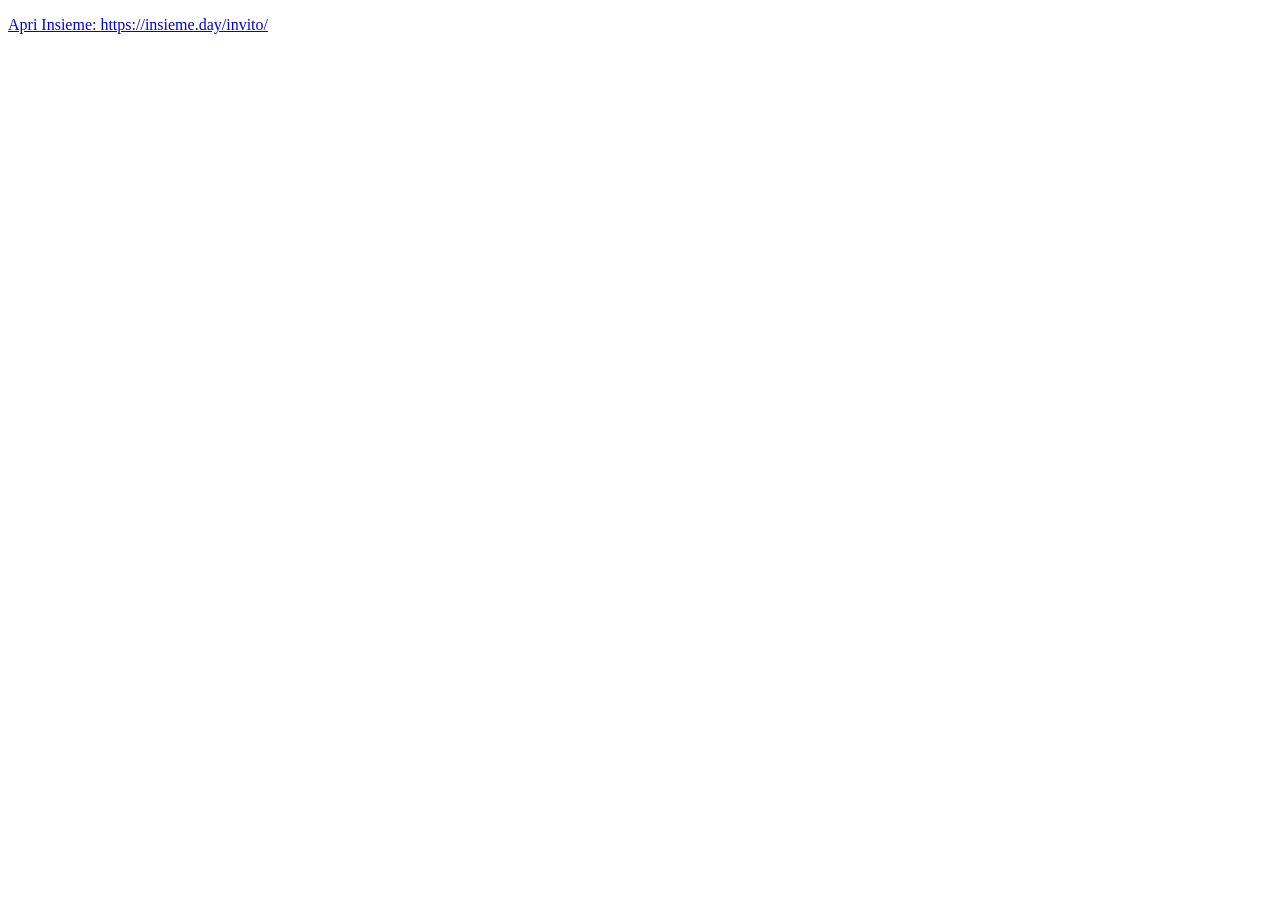
==== commit 36ba3e46: "Invite page from insieme@fcef36b4d (scripts/build-invite-landing.mts)" ====
--- a/index.html
+++ b/index.html
@@ -1,172 +1,24 @@
 <!doctype html>
-<html lang="it" data-os="android" data-token="no">
+<html lang="it">
 <head>
 <meta charset="utf-8">
-<meta name="viewport" content="width=device-width, initial-scale=1, viewport-fit=cover">
-<meta http-equiv="Content-Security-Policy" content="default-src 'none'; script-src 'self'; style-src 'self'; img-src 'self'; font-src 'self'; connect-src 'none'; base-uri 'self'; form-action 'none'">
+<meta name="viewport" content="width=device-width, initial-scale=1">
+<meta http-equiv="Content-Security-Policy" content="default-src 'none'; script-src 'self'; img-src 'self'; base-uri 'none'; form-action 'none'">
 <meta name="referrer" content="no-referrer">
 <meta name="robots" content="noindex, nofollow">
 <title>Ti hanno invitato su Insieme</title>
-<meta name="description" content="Insieme è la memoria condivisa della casa: scadenze, spesa, visite e turni, ognuno con una data e chi se ne occupa. Apri il link per entrare in famiglia.">
-<meta name="color-scheme" content="light dark">
-<meta name="theme-color" content="#F3F5F4" media="(prefers-color-scheme: light)">
-<meta name="theme-color" content="#101815" media="(prefers-color-scheme: dark)">
-<link rel="icon" href="icon.svg" type="image/svg+xml">
-<link rel="icon" href="icon-32.png" type="image/png" sizes="32x32">
-<link rel="apple-touch-icon" href="apple-touch-icon.png">
-<link rel="preload" href="fonts/figtree-400.woff2" as="font" type="font/woff2" crossorigin>
-<link rel="preload" href="fonts/bricolage-grotesque-700.woff2" as="font" type="font/woff2" crossorigin>
-<link rel="stylesheet" href="invite.css">
-<link rel="canonical" href="https://nealab-ai.github.io/insieme-app/">
-<!-- The link preview is the same for every invite: never a family name, an inviter or the invite code here. -->
+<link rel="canonical" href="https://insieme.day/invito/">
 <meta property="og:type" content="website">
 <meta property="og:site_name" content="Insieme">
-<meta property="og:locale" content="it_IT">
-<meta property="og:locale:alternate" content="en_GB">
-<meta property="og:url" content="https://nealab-ai.github.io/insieme-app/">
+<meta property="og:url" content="https://insieme.day/invito/">
 <meta property="og:title" content="Ti hanno invitato su Insieme">
-<meta property="og:description" content="Insieme è la memoria condivisa della casa: scadenze, spesa, visite e turni, ognuno con una data e chi se ne occupa. Apri il link per entrare in famiglia.">
-<meta property="og:image" content="https://nealab-ai.github.io/insieme-app/og.png">
-<meta property="og:image:type" content="image/png">
-<meta property="og:image:width" content="1200">
-<meta property="og:image:height" content="630">
-<meta property="og:image:alt" content="Insieme: ti hanno invitato. La memoria condivisa della casa: scadenze, spesa, visite e turni, ognuno con chi se ne occupa.">
+<meta property="og:description" content="La memoria condivisa della casa: scadenze, spesa, visite e turni, ognuno con chi se ne occupa.">
+<meta property="og:image" content="https://insieme.day/invito/og.png">
 <meta name="twitter:card" content="summary_large_image">
-<meta name="twitter:title" content="Ti hanno invitato su Insieme">
-<meta name="twitter:description" content="Insieme è la memoria condivisa della casa: scadenze, spesa, visite e turni, ognuno con una data e chi se ne occupa. Apri il link per entrare in famiglia.">
-<meta name="twitter:image" content="https://nealab-ai.github.io/insieme-app/og.png">
-<script src="qr.js" defer></script>
-<script src="invite.js" defer></script>
+<script src="/insieme-app/redirect.js"></script>
 </head>
 <body>
-<header class="top">
-  <span class="brand">
-    <svg class="brand-mark" width="32" height="32" viewBox="0 0 34 34" aria-hidden="true"><circle cx="13" cy="17" r="10"/><circle cx="21" cy="17" r="10" class="ring-b"/></svg>
-    Insieme
-  </span>
-  <button class="lang" id="lang" type="button" lang="en" data-i18n="langSwitch">English</button>
-</header>
-
-<div class="layout">
-<main class="main" id="main">
-  <svg class="hero-art" viewBox="0 0 350 150" width="350" height="150" aria-hidden="true">
-    <rect class="a-bg" x="0" y="0" width="350" height="150" rx="24"/>
-    <circle class="a-blob" cx="300" cy="22" r="46"/><circle class="a-blob" cx="40" cy="138" r="38"/>
-    <circle class="a-p1" cx="58" cy="62" r="26"/><circle class="a-head" cx="58" cy="55" r="8"/><path class="a-head" d="M44 76c2-9 8-13 14-13s12 4 14 13"/>
-    <circle class="a-p2" cx="98" cy="62" r="26"/><circle class="a-head" cx="98" cy="55" r="8"/><path class="a-head" d="M84 76c2-9 8-13 14-13s12 4 14 13"/>
-    <circle class="a-p3" cx="138" cy="62" r="26"/><circle class="a-head" cx="138" cy="56" r="7"/><path class="a-head" d="M126 76c2-8 7-11 12-11s10 3 12 11"/>
-    <circle class="a-you" cx="178" cy="62" r="24"/><path class="a-plus" d="M178 52v20M168 62h20"/>
-    <rect class="a-card" x="222" y="40" width="108" height="34" rx="10"/><rect class="a-school" x="230" y="48" width="18" height="18" rx="5"/>
-    <rect class="a-line" x="254" y="51" width="44" height="6" rx="3"/><rect class="a-line2" x="254" y="61" width="28" height="5" rx="2.5"/><circle class="a-dot2" cx="316" cy="57" r="8"/>
-    <rect class="a-card" x="222" y="82" width="108" height="34" rx="10"/><rect class="a-home" x="230" y="90" width="18" height="18" rx="5"/>
-    <rect class="a-line" x="254" y="93" width="38" height="6" rx="3"/><rect class="a-line2" x="254" y="103" width="30" height="5" rx="2.5"/><circle class="a-dot1" cx="316" cy="99" r="8"/>
-    <path class="a-ground" d="M40 112h170"/>
-  </svg>
-
-  <div class="intro">
-    <h1 data-i18n="title">Ti hanno invitato su Insieme</h1>
-    <p class="lead not-ios" data-i18n="lead">Insieme è la memoria condivisa della casa: scadenze, spesa, visite e turni, ognuno con una data e chi se ne occupa. Entri in tre passi, sono tutti qui sotto.</p>
-    <p class="lead only-ios" data-i18n="leadShort">Insieme è la memoria condivisa della casa: scadenze, spesa, visite e turni, ognuno con una data e chi se ne occupa.</p>
-  </div>
-
-  <div class="notice hidden" id="offline" role="status">
-    <svg width="22" height="22" viewBox="0 0 24 24" aria-hidden="true"><path d="M3 3l18 18"/><path d="M2.5 9a15 15 0 0 1 5-3M21.5 9a15 15 0 0 0-8-3.8M5.5 12.5a10 10 0 0 1 3-1.8M18.5 12.5a10 10 0 0 0-3-2M9 16a5 5 0 0 1 6 0"/><path d="M12 19.5h.01"/></svg>
-    <div><strong data-i18n="offTitle">Sei senza connessione</strong><span data-i18n="offBody">Appena torni online puoi scaricare Insieme.</span></div>
-  </div>
-
-  <section class="card ios only-ios" aria-labelledby="ios-title">
-    <span class="ios-icon" aria-hidden="true"><svg width="24" height="24" viewBox="0 0 24 24"><rect x="6" y="2.5" width="12" height="19" rx="2.5"/><path d="M10.5 18.5h3"/></svg></span>
-    <h2 id="ios-title" data-i18n="iosTitle">Per ora Insieme è solo per Android</h2>
-    <p data-i18n="iosBody">Ti avvisiamo quando arriva su iPhone: lasciaci la tua email, non serve altro.</p>
-    <a class="btn btn--tonal" id="ios-notify" href="https://insieme.app/#beta" data-href-en="https://insieme.app/en/#beta" data-i18n="iosButton">Avvisami per iPhone</a>
-    <p data-i18n="iosAndroid">Hai anche un telefono Android? Apri questo link lì e segui i tre passi.</p>
-  </section>
-
-  <ol class="steps not-ios">
-    <li class="card step">
-      <div class="step-head"><span class="step-n" aria-hidden="true">1</span><h2 data-i18n="s1Title">Scarica Insieme</h2></div>
-      <p class="not-desktop" data-i18n="s1Body">Il file è grosso, circa 200 MB: meglio con il Wi-Fi. Lo scarichi da GitHub, il sito dove pubblichiamo l'app.</p>
-      <p class="only-desktop" data-i18n="desktopS1">Sul telefono Android: circa 200 MB, da GitHub, il sito dove pubblichiamo l'app.</p>
-      <a class="btn btn--primary not-desktop" id="apk" href="https://github.com/nealab-ai/insieme-app/releases/latest/download/insieme.apk">
-        <svg width="22" height="22" viewBox="0 0 24 24" aria-hidden="true"><path d="M12 4v11M7 10.5l5 5 5-5M5 19.5h14"/></svg>
-        <span data-i18n="s1Button">Scarica per Android</span>
-      </a>
-      <p class="size not-desktop" data-i18n="s1Size">File APK · circa 200 MB · da GitHub</p>
-    </li>
-    <li class="card step step--install">
-      <div class="step-head"><span class="step-n" aria-hidden="true">2</span><h2 data-i18n="s2Title">Installa</h2></div>
-      <p class="only-desktop" data-i18n="desktopS2">Android ti mostrerà tre avvisi: la pagina, aperta sul telefono, ti dice cosa toccare per ognuno.</p>
-      <p class="not-desktop" data-i18n="s2Intro">Android ti farà vedere tre avvisi, nell'ordine in cui compaiono. Sono normali: succede con ogni app che non viene dal Play Store, e Insieme non c'è ancora. Le parole esatte cambiano un po' da un telefono all'altro.</p>
-      <ol class="warns not-desktop">
-        <li class="warn">
-          <span class="warn-when" data-i18n="w1When">Avviso 1 · appena scarichi</span>
-          <p class="warn-shown" data-i18n="w1Shown">Compare: «Questo tipo di file può danneggiare il dispositivo»</p>
-          <p class="warn-tap" data-i18n="w1Tap">Tocca «Scarica comunque»</p>
-          <svg class="dialog" viewBox="0 0 310 120" width="310" height="120" aria-hidden="true"><rect class="d-frame" x="0.75" y="0.75" width="308.5" height="118.5" rx="16"/><circle class="d-ico" cx="30" cy="30" r="10"/><rect class="d-l1" x="52" y="22" width="150" height="8" rx="4"/><rect class="d-l2" x="52" y="38" width="210" height="6" rx="3"/><rect class="d-l2" x="20" y="56" width="250" height="6" rx="3"/><rect class="d-btn" x="30" y="82" width="86" height="22" rx="11"/><rect class="d-ring" x="160" y="80" width="130" height="26" rx="13"/><rect class="d-acc" x="172" y="89" width="106" height="8" rx="4"/><circle class="d-halo" cx="262" cy="104" r="12"/><circle class="d-acc" cx="262" cy="104" r="5"/></svg>
-          <p class="warn-why" data-i18n="w1Why">Compare perché l'app non è ancora sul Play Store. Il file è firmato da noi.</p>
-        </li>
-        <li class="warn">
-          <span class="warn-when" data-i18n="w2When">Avviso 2 · quando apri il file</span>
-          <p class="warn-shown" data-i18n="w2Shown">Compare: «Installa app sconosciute»</p>
-          <p class="warn-tap" data-i18n="w2Tap">Tocca «Impostazioni › Consenti da questa fonte»</p>
-          <svg class="dialog" viewBox="0 0 310 120" width="310" height="120" aria-hidden="true"><rect class="d-frame" x="0.75" y="0.75" width="308.5" height="118.5" rx="16"/><rect class="d-l1" x="20" y="20" width="170" height="8" rx="4"/><rect class="d-l2" x="20" y="36" width="120" height="6" rx="3"/><path class="d-rule" d="M0 56h310"/><rect class="d-l1" x="20" y="76" width="160" height="8" rx="4"/><rect class="d-l2" x="20" y="92" width="110" height="6" rx="3"/><rect class="d-ring" x="214" y="66" width="76" height="44" rx="22"/><rect class="d-acc" x="228" y="78" width="48" height="20" rx="10"/><circle class="d-knob" cx="266" cy="88" r="7"/><circle class="d-halo d-halo--soft" cx="266" cy="88" r="16"/></svg>
-          <p class="warn-why" data-i18n="w2Why">Android chiede il tuo ok perché il file arriva dal browser e non dal Play Store. Poi torna indietro e tocca «Installa».</p>
-        </li>
-        <li class="warn">
-          <span class="warn-when" data-i18n="w3When">Avviso 3 · prima di installare</span>
-          <p class="warn-shown" data-i18n="w3Shown">Compare: «App non sicura» e «Scansiona app»</p>
-          <p class="warn-tap" data-i18n="w3Tap">Tocca «Installa comunque»</p>
-          <svg class="dialog" viewBox="0 0 310 120" width="310" height="120" aria-hidden="true"><rect class="d-frame" x="0.75" y="0.75" width="308.5" height="118.5" rx="16"/><path class="d-ico" d="M30 18l14 5v10c0 8-6 13-14 15-8-2-14-7-14-15V23z" transform="translate(4 4)"/><rect class="d-l1" x="58" y="22" width="150" height="8" rx="4"/><rect class="d-l2" x="58" y="38" width="220" height="6" rx="3"/><rect class="d-btn" x="20" y="58" width="270" height="22" rx="11"/><rect class="d-ring" x="100" y="86" width="110" height="26" rx="13"/><rect class="d-acc" x="116" y="95" width="78" height="8" rx="4"/><circle class="d-halo" cx="190" cy="108" r="12"/><circle class="d-acc" cx="190" cy="108" r="5"/></svg>
-          <p class="warn-why" data-i18n="w3Why">Play Protect non conosce ancora Insieme, perché è nuova. Il file è firmato: è proprio quello che pubblichiamo noi.</p>
-        </li>
-      </ol>
-      <div class="bridge not-desktop">
-        <svg width="22" height="22" viewBox="0 0 24 24" aria-hidden="true"><path d="M12 5v14M6 13l6 6 6-6"/></svg>
-        <p data-i18n="bridge">Dopo l'installazione torna su questa pagina e tocca «Apri l'invito».</p>
-      </div>
-    </li>
-    <li class="card step">
-      <div class="step-head"><span class="step-n" aria-hidden="true">3</span><h2 data-i18n="s3Title">Apri l'invito</h2></div>
-      <div class="only-token stack">
-        <p class="not-desktop" data-i18n="s3Body">Con Insieme installato, tocca qui: l'invito si apre nell'app. Poi entri con la tua email, senza password.</p>
-        <a class="btn btn--tonal not-desktop" id="open" href="insieme://invite/"><span data-i18n="s3Button">Apri l'invito in Insieme</span></a>
-        <p class="fallback" data-i18n="s3Fallback">Non si apre? In Insieme tocca «Ho un invito» e scrivi o incolla questo codice:</p>
-        <code class="code" id="code" aria-label="Codice di invito" data-i18n-label="codeLabel"></code>
-        <button class="btn btn--outline" id="copy" type="button">
-          <svg class="i-copy" width="20" height="20" viewBox="0 0 24 24" aria-hidden="true"><rect x="8.5" y="8.5" width="11" height="11" rx="2.5"/><path d="M15.5 5.5v-.5a2 2 0 0 0-2-2h-8.5a2 2 0 0 0-2 2v8.5a2 2 0 0 0 2 2h.5"/></svg>
-          <svg class="i-done" width="20" height="20" viewBox="0 0 24 24" aria-hidden="true"><path d="M5 12.5l5 5L19 7"/></svg>
-          <span id="copy-label" data-i18n="copy">Copia il codice</span>
-        </button>
-        <span class="hidden" id="copied" data-i18n="copied">Codice copiato</span>
-        <p class="copied-hint hidden" id="copied-hint" role="status" data-i18n="copiedLabel">Ora incollalo in Insieme, dove tocchi «Ho un invito».</p>
-        <div class="notice notice--inset hidden" id="copy-fail" role="status">
-          <svg width="22" height="22" viewBox="0 0 24 24" aria-hidden="true"><circle cx="12" cy="12" r="9"/><path d="M12 7.5v5.5"/><path d="M12 16.5h.01"/></svg>
-          <div><strong data-i18n="copyFailTitle">Non riesco a copiarlo da solo</strong><span data-i18n="copyFailBody">Tieni premuto sul codice e scegli «Copia».</span></div>
-        </div>
-      </div>
-      <div class="only-notoken stack">
-        <div class="notice notice--inset">
-          <svg width="22" height="22" viewBox="0 0 24 24" aria-hidden="true"><circle cx="12" cy="12" r="9"/><path d="M12 7.5v5.5"/><path d="M12 16.5h.01"/></svg>
-          <div><strong data-i18n="noTokenTitle">Questo link non ha un codice valido</strong><span data-i18n="noTokenBody">Il codice manca, è incompleto o l'invito è scaduto (valgono 7 giorni). Chiedi a chi ti ha invitato di mandartene uno nuovo.</span></div>
-        </div>
-        <p data-i18n="s3NoToken">Con Insieme installato, tocca il link d'invito nel messaggio che hai ricevuto: si apre nell'app.</p>
-      </div>
-    </li>
-  </ol>
-
-  <p class="note" data-i18n="note">L'invito vale 7 giorni e funziona una sola volta. Se non conosci chi te l'ha mandato, ignoralo.</p>
-</main>
-
-<aside class="card qr only-desktop" aria-labelledby="qr-title">
-  <div class="qr-box"><svg id="qr" viewBox="0 0 45 45" width="232" height="232" role="img" aria-label="Codice QR di questa pagina" data-i18n-label="qrLabel"></svg></div>
-  <h2 id="qr-title" data-i18n="qrTitle">Apri questa pagina sul telefono</h2>
-  <p data-i18n="qrBody">Inquadra il codice con la fotocamera del telefono Android: l'invito è già dentro.</p>
-</aside>
-</div>
-
-<footer class="foot">
-  <p data-i18n="trust">Il codice resta nel tuo browser: la pagina non lo manda a nessuno e non usa cookie né statistiche.</p>
-  <a id="privacy" href="https://insieme.app/privacy/" data-href-en="https://insieme.app/en/privacy/" data-i18n="privacy">Privacy</a>
-</footer>
+<p><a href="https://insieme.day/invito/">Apri Insieme: https://insieme.day/invito/</a></p>
+<noscript>JavaScript is off: open https://insieme.day/invito/ and use the same link.</noscript>
 </body>
 </html>
